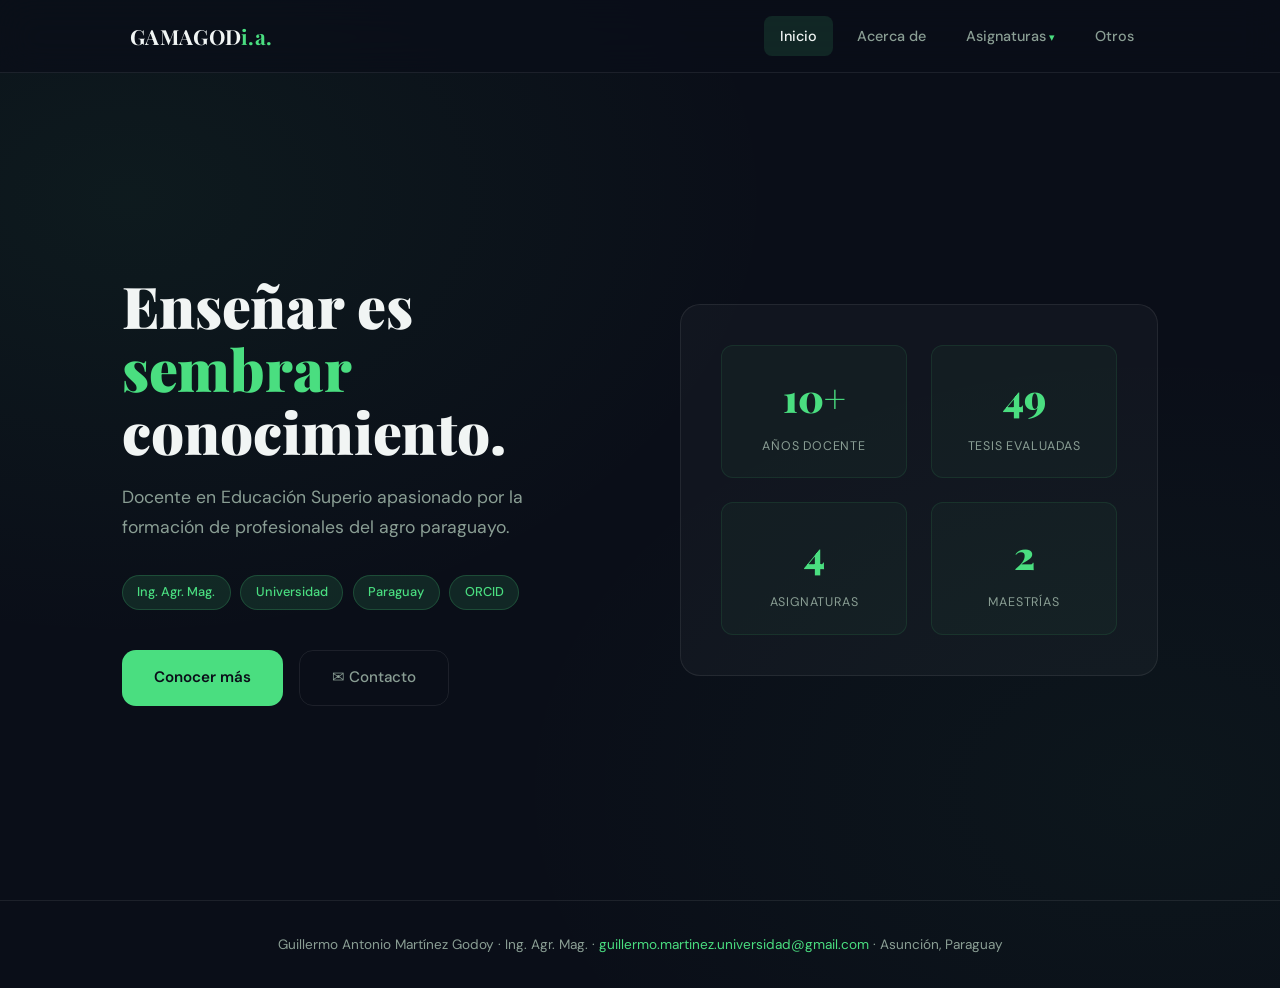
==== index.html @ 5016708c "Add files via upload" ====
<!DOCTYPE html>
<html lang="es">
<head>
    <meta charset="UTF-8">
    <meta name="viewport" content="width=device-width, initial-scale=1.0">
    <title>Guillermo Martínez Godoy | Docente Universitario</title>
    <link href="https://fonts.googleapis.com/css2?family=Playfair+Display:wght@400;700;900&family=DM+Sans:wght@300;400;500;600&display=swap" rel="stylesheet">
    <style>
        :root {
            --bg-deep: #0A0E18;
            --bg-glass: rgba(255, 255, 255, 0.03);
            --border-glass: rgba(255, 255, 255, 0.08);
            --accent: #4ADE80;
            --accent-glow: rgba(74, 222, 128, 0.35);
            --accent-dim: rgba(74, 222, 128, 0.12);
            --text-main: #F1F5F4;
            --text-muted: #8A9E94;
            --radius: 14px;
            --font-display: 'Playfair Display', serif;
            --font-body: 'DM Sans', sans-serif;
            --transition: all 0.4s cubic-bezier(0.4, 0, 0.2, 1);
        }

        * { margin: 0; padding: 0; box-sizing: border-box; }

        html { scroll-behavior: smooth; }

        body {
            font-family: var(--font-body);
            background-color: var(--bg-deep);
            color: var(--text-main);
            line-height: 1.7;
            overflow-x: hidden;
            background-image:
                radial-gradient(ellipse at 10% 20%, rgba(74, 222, 128, 0.06) 0%, transparent 40%),
                radial-gradient(ellipse at 90% 80%, rgba(74, 222, 128, 0.04) 0%, transparent 40%);
        }

        /* ── HEADER ── */
        header {
            position: fixed;
            width: 100%;
            top: 0;
            z-index: 1000;
            background: rgba(10, 14, 24, 0.75);
            backdrop-filter: blur(18px);
            -webkit-backdrop-filter: blur(18px);
            border-bottom: 1px solid var(--border-glass);
        }

        nav {
            display: flex;
            justify-content: space-between;
            align-items: center;
            padding: 1rem 2.5rem;
            max-width: 1100px;
            margin: 0 auto;
        }

        .logo {
            font-family: var(--font-display);
            font-size: 1.3rem;
            font-weight: 700;
            letter-spacing: 0.3px;
            color: var(--text-main);
        }
        .logo span { color: var(--accent); }

        .nav-links {
            display: flex;
            list-style: none;
            gap: 0.5rem;
            align-items: center;
        }

        .nav-links li { position: relative; }

        .nav-links a {
            color: var(--text-muted);
            text-decoration: none;
            font-size: 0.9rem;
            font-weight: 500;
            padding: 0.5rem 1rem;
            border-radius: 8px;
            transition: var(--transition);
            display: block;
            white-space: nowrap;
        }

        .nav-links a:hover, .nav-links a.active {
            color: var(--text-main);
            background: var(--accent-dim);
        }

        /* Dropdown */
        .dropdown { position: relative; }

        .dropdown-menu {
            display: none;
            position: absolute;
            top: calc(100% + 8px);
            left: 50%;
            transform: translateX(-50%);
            background: rgba(10, 14, 24, 0.95);
            border: 1px solid var(--border-glass);
            border-radius: var(--radius);
            padding: 0.6rem;
            min-width: 200px;
            backdrop-filter: blur(20px);
            box-shadow: 0 20px 40px rgba(0,0,0,0.5);
            z-index: 100;
        }

        .dropdown:hover .dropdown-menu { display: block; }

        .dropdown-menu a {
            display: block;
            padding: 0.6rem 1rem;
            font-size: 0.88rem;
            border-radius: 8px;
        }

        .dropdown-menu a:hover {
            background: var(--accent-dim);
            color: var(--accent);
        }

        .dropdown-toggle::after {
            content: ' ▾';
            font-size: 0.7rem;
            color: var(--accent);
        }

        /* ── SECTIONS ── */
        .page-section { display: none; min-height: 100vh; padding-top: 80px; }
        .page-section.active { display: block; }

        .container {
            max-width: 1100px;
            margin: 0 auto;
            padding: 4rem 2rem;
        }

        /* ── HERO ── */
        #sec-inicio {
            display: none;
            min-height: 100vh;
            padding-top: 80px;
        }
        #sec-inicio.active { display: flex; align-items: center; justify-content: center; }

        .hero-inner {
            max-width: 1100px;
            margin: 0 auto;
            padding: 4rem 2rem;
            display: grid;
            grid-template-columns: 1fr 1fr;
            gap: 5rem;
            align-items: center;
        }

        .hero-text h1 {
            font-family: var(--font-display);
            font-size: clamp(2.4rem, 5vw, 3.6rem);
            font-weight: 900;
            line-height: 1.1;
            margin-bottom: 1.2rem;
        }

        .hero-text h1 em {
            font-style: normal;
            color: var(--accent);
        }

        .hero-text p {
            color: var(--text-muted);
            font-size: 1.1rem;
            margin-bottom: 2rem;
            max-width: 480px;
        }

        .hero-tags {
            display: flex;
            flex-wrap: wrap;
            gap: 0.6rem;
            margin-bottom: 2.5rem;
        }

        .tag {
            background: var(--accent-dim);
            border: 1px solid rgba(74, 222, 128, 0.2);
            color: var(--accent);
            padding: 0.35rem 0.9rem;
            border-radius: 50px;
            font-size: 0.8rem;
            font-weight: 500;
        }

        .btn-primary {
            display: inline-flex;
            align-items: center;
            gap: 0.5rem;
            background: var(--accent);
            color: var(--bg-deep);
            padding: 0.9rem 2rem;
            border-radius: var(--radius);
            font-family: var(--font-body);
            font-weight: 600;
            font-size: 0.95rem;
            cursor: pointer;
            transition: var(--transition);
            text-decoration: none;
            border: none;
        }

        .btn-primary:hover {
            box-shadow: 0 0 28px var(--accent-glow);
            transform: translateY(-2px);
            background: #6EF09A;
        }

        .btn-ghost {
            display: inline-flex;
            align-items: center;
            gap: 0.5rem;
            background: transparent;
            color: var(--text-muted);
            padding: 0.9rem 2rem;
            border-radius: var(--radius);
            font-family: var(--font-body);
            font-weight: 500;
            font-size: 0.95rem;
            cursor: pointer;
            transition: var(--transition);
            text-decoration: none;
            border: 1px solid var(--border-glass);
        }

        .btn-ghost:hover { color: var(--text-main); border-color: var(--accent); }

        .hero-btns { display: flex; gap: 1rem; flex-wrap: wrap; }

        /* Stats card */
        .stats-card {
            background: var(--bg-glass);
            border: 1px solid var(--border-glass);
            border-radius: 20px;
            padding: 2.5rem;
            display: grid;
            grid-template-columns: 1fr 1fr;
            gap: 1.5rem;
        }

        .stat {
            text-align: center;
            padding: 1.2rem;
            background: rgba(74,222,128,0.04);
            border-radius: 12px;
            border: 1px solid rgba(74,222,128,0.1);
        }

        .stat .num {
            font-family: var(--font-display);
            font-size: 2.4rem;
            font-weight: 900;
            color: var(--accent);
            display: block;
        }

        .stat .label {
            font-size: 0.78rem;
            color: var(--text-muted);
            text-transform: uppercase;
            letter-spacing: 0.8px;
            margin-top: 0.3rem;
        }

        /* ── ACERCA DE ── */
        .section-title {
            font-family: var(--font-display);
            font-size: clamp(2rem, 4vw, 2.8rem);
            font-weight: 900;
            margin-bottom: 0.5rem;
        }

        .section-title span { color: var(--accent); }

        .section-sub {
            color: var(--text-muted);
            margin-bottom: 3.5rem;
            font-size: 1rem;
        }

        .about-grid {
            display: grid;
            grid-template-columns: 1fr 1.4fr;
            gap: 4rem;
            align-items: start;
        }

        .about-info-block {
            background: var(--bg-glass);
            border: 1px solid var(--border-glass);
            border-radius: var(--radius);
            padding: 2rem;
            margin-bottom: 1.5rem;
        }

        .about-info-block h3 {
            font-family: var(--font-display);
            font-size: 1.1rem;
            color: var(--accent);
            margin-bottom: 1rem;
        }

        .about-info-block p, .about-info-block li {
            color: var(--text-muted);
            font-size: 0.95rem;
            line-height: 1.8;
        }

        .about-info-block ul { padding-left: 1.2rem; }

        .timeline { position: relative; }

        .tl-item {
            display: flex;
            gap: 1.5rem;
            margin-bottom: 1.8rem;
            position: relative;
        }

        .tl-dot {
            width: 12px;
            height: 12px;
            border-radius: 50%;
            background: var(--accent);
            margin-top: 6px;
            flex-shrink: 0;
            box-shadow: 0 0 8px var(--accent-glow);
        }

        .tl-line {
            position: absolute;
            left: 5px;
            top: 18px;
            bottom: -18px;
            width: 2px;
            background: linear-gradient(to bottom, var(--accent), transparent);
            opacity: 0.2;
        }

        .tl-content h4 { font-size: 0.95rem; font-weight: 600; margin-bottom: 0.2rem; }
        .tl-content .tl-date { font-size: 0.78rem; color: var(--accent); margin-bottom: 0.4rem; }
        .tl-content p { font-size: 0.88rem; color: var(--text-muted); }

        /* Quotes */
        .quote-grid {
            display: grid;
            grid-template-columns: 1fr 1fr;
            gap: 1rem;
            margin-bottom: 2rem;
        }

        .quote-card {
            background: var(--bg-glass);
            border: 1px solid var(--border-glass);
            border-radius: var(--radius);
            padding: 1.5rem;
            border-left: 3px solid var(--accent);
            transition: var(--transition);
        }

        .quote-card:hover { background: rgba(255,255,255,0.05); transform: translateY(-3px); }
        .quote-card p { font-size: 0.9rem; color: var(--text-muted); font-style: italic; }
        .quote-card .q-author { font-size: 0.78rem; color: var(--accent); margin-top: 0.5rem; font-style: normal; }

        /* Premises */
        .premise-card {
            background: var(--bg-glass);
            border: 1px solid var(--border-glass);
            border-radius: var(--radius);
            padding: 2rem;
            margin-bottom: 1.5rem;
            position: relative;
            overflow: hidden;
        }

        .premise-card::before {
            content: '"';
            font-family: var(--font-display);
            font-size: 8rem;
            color: var(--accent);
            opacity: 0.06;
            position: absolute;
            top: -1.5rem;
            left: 1rem;
            line-height: 1;
        }

        .premise-card blockquote {
            font-family: var(--font-display);
            font-size: 1.1rem;
            font-style: italic;
            color: var(--text-main);
            margin-bottom: 0.8rem;
            position: relative;
            z-index: 1;
        }

        .premise-card .cite { font-size: 0.82rem; color: var(--accent); }
        .premise-card p { font-size: 0.92rem; color: var(--text-muted); margin-top: 0.8rem; }

        /* ── ASIGNATURAS ── */
        .subject-hero {
            background: var(--bg-glass);
            border: 1px solid var(--border-glass);
            border-radius: 20px;
            padding: 3rem;
            margin-bottom: 3rem;
            display: flex;
            align-items: center;
            gap: 2rem;
        }

        .subject-badge {
            font-family: var(--font-display);
            font-size: 4rem;
            font-weight: 900;
            color: var(--accent);
            min-width: 120px;
            text-align: center;
            background: var(--accent-dim);
            border-radius: 16px;
            padding: 1rem;
            border: 1px solid rgba(74,222,128,0.2);
        }

        .subject-hero h2 {
            font-family: var(--font-display);
            font-size: 1.8rem;
            margin-bottom: 0.5rem;
        }

        .subject-hero p { color: var(--text-muted); font-size: 0.95rem; max-width: 600px; }

        .topics-grid {
            display: grid;
            grid-template-columns: repeat(auto-fit, minmax(200px, 1fr));
            gap: 1rem;
            margin-top: 2rem;
        }

        .topic-chip {
            background: rgba(74,222,128,0.06);
            border: 1px solid rgba(74,222,128,0.15);
            border-radius: 10px;
            padding: 0.8rem 1rem;
            font-size: 0.88rem;
            color: var(--text-muted);
            display: flex;
            align-items: center;
            gap: 0.5rem;
        }

        .topic-chip::before { content: '▸'; color: var(--accent); font-size: 0.7rem; }

        /* ── OTROS ── */
        .otros-grid {
            display: grid;
            grid-template-columns: repeat(auto-fit, minmax(300px, 1fr));
            gap: 1.5rem;
        }

        .card {
            background: var(--bg-glass);
            border: 1px solid var(--border-glass);
            border-radius: var(--radius);
            padding: 2rem;
            transition: var(--transition);
            position: relative;
            overflow: hidden;
        }

        .card::before {
            content: '';
            position: absolute;
            top: 0; left: 0; right: 0;
            height: 2px;
            background: var(--accent);
            transform: scaleX(0);
            transform-origin: left;
            transition: transform 0.4s ease;
        }

        .card:hover { transform: translateY(-4px); background: rgba(255,255,255,0.05); }
        .card:hover::before { transform: scaleX(1); }

        .card h3 { font-size: 1rem; font-weight: 600; margin-bottom: 0.5rem; }
        .card p { font-size: 0.88rem; color: var(--text-muted); line-height: 1.6; }
        .card .card-label {
            display: inline-block;
            background: var(--accent-dim);
            color: var(--accent);
            font-size: 0.72rem;
            padding: 0.2rem 0.7rem;
            border-radius: 50px;
            margin-bottom: 0.8rem;
            font-weight: 600;
            text-transform: uppercase;
            letter-spacing: 0.5px;
        }

        /* Subject display area */
        #subject-display { display: block; }

        /* Footer */
        footer {
            border-top: 1px solid var(--border-glass);
            padding: 2rem;
            text-align: center;
            color: var(--text-muted);
            font-size: 0.85rem;
        }

        footer a { color: var(--accent); text-decoration: none; }

        /* Responsive */
        @media (max-width: 768px) {
            .hero-inner { grid-template-columns: 1fr; gap: 2.5rem; }
            .about-grid { grid-template-columns: 1fr; gap: 2rem; }
            .quote-grid { grid-template-columns: 1fr; }
            .nav-links { gap: 0.2rem; }
            .nav-links a { padding: 0.4rem 0.6rem; font-size: 0.82rem; }
            .stats-card { grid-template-columns: 1fr 1fr; }
        }

        /* Animations */
        @keyframes fadeUp {
            from { opacity: 0; transform: translateY(20px); }
            to { opacity: 1; transform: translateY(0); }
        }

        .page-section.active > * { animation: fadeUp 0.5s ease forwards; }
    </style>
</head>
<body>

<header>
    <nav>
        <div class="logo">GAMAGOD<span>i.a.</span></div>
        <ul class="nav-links">
            <li><a href="#" class="nav-link active" data-section="inicio">Inicio</a></li>
            <li><a href="#" class="nav-link" data-section="acerca">Acerca de</a></li>
            <li class="dropdown">
                <a href="#" class="nav-link dropdown-toggle" data-section="asignaturas">Asignaturas</a>
                <div class="dropdown-menu">
                    <a href="#" class="subject-link" data-subject="epa">EPA — Elaboración de Proyectos</a>
                    <a href="#" class="subject-link" data-subject="bot">BOT — Botánica</a>
                    <a href="#" class="subject-link" data-subject="bsi">BSI — Botánica Sistemática</a>
                    <a href="#" class="subject-link" data-subject="fve">FVE — Fisiología Vegetal</a>
                </div>
            </li>
            <li><a href="#" class="nav-link" data-section="otros">Otros</a></li>
        </ul>
    </nav>
</header>

<!-- ═══════════════ INICIO ═══════════════ -->
<section id="sec-inicio" class="page-section active">
    <div class="hero-inner">
        <div class="hero-text">
            <h1>Enseñar es <em>sembrar</em> conocimiento.</h1>
            <p>Docente en Educación Superio apasionado por la formación de profesionales del agro paraguayo.</p>
            <div class="hero-tags">
                <span class="tag">Ing. Agr. Mag.</span>
                <span class="tag">Universidad</span>
                <span class="tag">Paraguay</span>
                <span class="tag">ORCID</span>
            </div>
            <div class="hero-btns">
                <a href="#" class="btn-primary nav-link" data-section="acerca">Conocer más</a>
                <a href="mailto:guillermo.martinez.universidad@gmail.com" class="btn-ghost">✉ Contacto</a>
            </div>
        </div>
        <div class="stats-card">
            <div class="stat"><span class="num">10+</span><span class="label">Años docente</span></div>
            <div class="stat"><span class="num">49</span><span class="label">Tesis evaluadas</span></div>
            <div class="stat"><span class="num">4</span><span class="label">Asignaturas</span></div>
            <div class="stat"><span class="num">2</span><span class="label">Maestrías</span></div>
        </div>
    </div>
</section>

<!-- ═══════════════ ACERCA DE ═══════════════ -->
<section id="sec-acerca" class="page-section">
    <div class="container">
        <h2 class="section-title">Acerca <span>de mí</span></h2>
        <p class="section-sub">Ingeniero Agrónomo, Magíster, docente y eterno aprendiz.</p>

        <div class="about-grid">
            <!-- Columna izquierda -->
            <div>
                <div class="about-info-block">
                    <h3>👤 Quién soy</h3>
                    <p>Me llamo Guillermo. Soy hijo de Aníbal y Cristina, hermano de David, Lilian, Fernando y Rocío, y esposo de Laura. Entre otras actividades, soy Docente en Educación Superior en la Carrera de Agronomía de la Universidad Columbia del Paraguay.</p>
                </div>

                <div class="about-info-block">
                    <h3>📬 Contacto</h3>
                    <ul>
                        <li>guillermo.martinez.universidad@gmail.com</li>
                        <li>guillermo.martinez2@usc.edu.py</li>
                        <li><a href="https://orcid.org/0009-0005-2198-1981" target="_blank" style="color:var(--accent)">ORCID</a> · <a href="https://scholar.google.com/citations?hl=es&user=FQ2nERsAAAAJ" target="_blank" style="color:var(--accent)">Google Scholar</a></li>
                    </ul>
                </div>

                <div class="about-info-block">
                    <h3>🌐 Idiomas</h3>
                    <ul>
                        <li>Español — Nativo</li>
                        <li>Inglés — Muy bien (lectura y comprensión)</li>
                        <li>Portugués — Nivel intermedio</li>
                    </ul>
                </div>
            </div>

            <!-- Columna derecha -->
            <div>
                <p style="color:var(--text-muted); margin-bottom:1.5rem; font-size:0.95rem;">Quienes fueron mis alumnos han dicho que soy…</p>
                <div class="quote-grid">
                    <div class="quote-card"><p>…un profesor que siempre escucha y con quien da gusto aprender.</p></div>
                    <div class="quote-card"><p>…un tipo alegre, bromista, que busca formas de hacernos entender.</p></div>
                    <div class="quote-card"><p>…alguien que presenta sus clases de forma única, que innova y favorece la participación.</p></div>
                    <div class="quote-card"><p>…alguien que enseña con carisma, calidad y practicidad, y que ayuda a aclarar dudas de otras materias.</p></div>
                </div>

                <div class="premise-card">
                    <blockquote>"No entiendes algo lo suficientemente mientras no seas capaz de explicárselo a la primera persona que pase por la calle."</blockquote>
                    <span class="cite">— Gergonne (1825)</span>
                    <p>Bajo este postulado, planifico, reviso y desarrollo mis clases y todos los materiales de apoyo para que sean comprensibles para la mayoría.</p>
                </div>

                <div class="premise-card">
                    <blockquote>"Apunta a la luna y llegarás a la cima del árbol más alto."</blockquote>
                    <span class="cite">— Herbert en Beatrice (1859)</span>
                    <p>Mi esfuerzo está enfocado en una planeación coherente, como si todo dependiese de mí, para luego entregarme a resultados que no dependen únicamente de mí. Tras evaluar los logros, solo queda una cosa: mejorar aún más.</p>
                </div>

                <div style="margin-top:2.5rem;">
                    <p style="color:var(--text-muted); font-size:0.85rem; margin-bottom:1.2rem; text-transform:uppercase; letter-spacing:0.8px; font-weight:600;">Formación académica destacada</p>
                    <div class="timeline">
                        <div class="tl-item">
                            <div><div class="tl-dot"></div><div class="tl-line"></div></div>
                            <div class="tl-content">
                                <div class="tl-date">2019–2023</div>
                                <h4>Maestría en Administración de Agronegocios (MAGRO)</h4>
                                <p>Universidad Columbia del Paraguay · Plan de negocios para producción de pimientos bajo invernadero.</p>
                            </div>
                        </div>
                        <div class="tl-item">
                            <div><div class="tl-dot"></div><div class="tl-line"></div></div>
                            <div class="tl-content">
                                <div class="tl-date">2021–2022</div>
                                <h4>Maestría en Ciencia de la Educación</h4>
                                <p>Universidad Columbia del Paraguay · Propuesta de orientación en investigación agropecuaria.</p>
                            </div>
                        </div>
                        <div class="tl-item">
                            <div><div class="tl-dot"></div></div>
                            <div class="tl-content">
                                <div class="tl-date">2001–2008</div>
                                <h4>Ingeniería Agronómica</h4>
                                <p>Facultad de Ciencias Agrarias, Universidad Nacional de Asunción.</p>
                            </div>
                        </div>
                    </div>
                </div>
            </div>
        </div>
    </div>
</section>

<!-- ═══════════════ ASIGNATURAS ═══════════════ -->
<section id="sec-asignaturas" class="page-section">
    <div class="container">
        <h2 class="section-title"><span>Asignaturas</span></h2>
        <p class="section-sub">Seleccioná una asignatura en el menú para ver sus contenidos.</p>

        <div id="subject-display">
            <!-- EPA -->
            <div id="subj-epa" class="subject-content" style="display:none">
                <div class="subject-hero">
                    <div class="subject-badge">EPA</div>
                    <div>
                        <h2>Elaboración de Proyectos Agropecuarios</h2>
                        <p>Carrera de Ingeniería Agronómica · Universidad Columbia del Paraguay (2015 – Actual)</p>
                        <p style="margin-top:0.5rem;">Formación en la formulación, evaluación técnica, financiera y comercial de proyectos de inversión agropecuaria. Herramientas para la toma de decisiones bajo incertidumbre.</p>
                    </div>
                </div>
                <div class="topics-grid">
                    <div class="topic-chip">Identificación de proyectos</div>
                    <div class="topic-chip">Estudio de mercado</div>
                    <div class="topic-chip">Ingeniería del proyecto</div>
                    <div class="topic-chip">Evaluación económica y financiera</div>
                    <div class="topic-chip">Análisis de riesgo e incertidumbre</div>
                    <div class="topic-chip">Flujo de caja proyectado</div>
                    <div class="topic-chip">VAN, TIR y período de recupero</div>
                    <div class="topic-chip">Proyectos primarios y secundarios</div>
                </div>
            </div>

            <!-- BOT -->
            <div id="subj-bot" class="subject-content" style="display:none">
                <div class="subject-hero">
                    <div class="subject-badge">BOT</div>
                    <div>
                        <h2>Botánica</h2>
                        <p>Carrera de Ingeniería Agronómica · Universidad Columbia del Paraguay (2015 – 2025)</p>
                        <p style="margin-top:0.5rem;">Estudio de la estructura, función y diversidad de los vegetales. Base fundamental para las ciencias agronómicas y la comprensión de los sistemas productivos.</p>
                    </div>
                </div>
                <div class="topics-grid">
                    <div class="topic-chip">Célula vegetal</div>
                    <div class="topic-chip">Tejidos vegetales</div>
                    <div class="topic-chip">Morfología de raíz, tallo y hoja</div>
                    <div class="topic-chip">Flor, fruto y semilla</div>
                    <div class="topic-chip">Reproducción vegetal</div>
                    <div class="topic-chip">Ciclos biológicos</div>
                    <div class="topic-chip">Botánica económica</div>
                </div>
            </div>

            <!-- BSI -->
            <div id="subj-bsi" class="subject-content" style="display:none">
                <div class="subject-hero">
                    <div class="subject-badge">BSI</div>
                    <div>
                        <h2>Botánica Sistemática</h2>
                        <p>Carrera de Ingeniería Agronómica · Universidad Columbia del Paraguay (2015 – Actual)</p>
                        <p style="margin-top:0.5rem;">Clasificación, nomenclatura y filogenia de los principales grupos vegetales. Identificación de familias y géneros de interés agronómico para el contexto paraguayo.</p>
                    </div>
                </div>
                <div class="topics-grid">
                    <div class="topic-chip">Principios de taxonomía</div>
                    <div class="topic-chip">Nomenclatura botánica</div>
                    <div class="topic-chip">Sistemas de clasificación</div>
                    <div class="topic-chip">Briofitas y Pteridofitas</div>
                    <div class="topic-chip">Gimnospermas</div>
                    <div class="topic-chip">Angiospermas dicotiledóneas</div>
                    <div class="topic-chip">Angiospermas monocotiledóneas</div>
                    <div class="topic-chip">Familias agrícolas clave</div>
                </div>
            </div>

            <!-- FVE -->
            <div id="subj-fve" class="subject-content" style="display:none">
                <div class="subject-hero">
                    <div class="subject-badge">FVE</div>
                    <div>
                        <h2>Fisiología Vegetal</h2>
                        <p>Carrera de Ingeniería Agronómica · Universidad Columbia del Paraguay (2015 – Actual)</p>
                        <p style="margin-top:0.5rem;">Comprensión de los procesos fisiológicos fundamentales de las plantas: nutrición mineral, relaciones hídricas, fotosíntesis, respiración, crecimiento y respuestas al ambiente.</p>
                    </div>
                </div>
                <div class="topics-grid">
                    <div class="topic-chip">Relaciones hídricas</div>
                    <div class="topic-chip">Transporte en el xilema y floema</div>
                    <div class="topic-chip">Nutrición mineral</div>
                    <div class="topic-chip">Fotosíntesis (C3, C4, CAM)</div>
                    <div class="topic-chip">Respiración celular</div>
                    <div class="topic-chip">Reguladores del crecimiento</div>
                    <div class="topic-chip">Fotoperiodicidad y floración</div>
                    <div class="topic-chip">Estrés abiótico y adaptaciones</div>
                </div>
            </div>

            <!-- Placeholder -->
            <div id="subj-placeholder">
                <div style="text-align:center; padding: 5rem 2rem; color:var(--text-muted)">
                    <div style="font-size:3rem; margin-bottom:1rem;">📚</div>
                    <p>Seleccioná una asignatura desde el menú desplegable <strong style="color:var(--text-main)">Asignaturas</strong> para ver los contenidos.</p>
                </div>
            </div>
        </div>
    </div>
</section>

<!-- ═══════════════ OTROS ═══════════════ -->
<section id="sec-otros" class="page-section">
    <div class="container">
        <h2 class="section-title"><span>Otros</span></h2>
        <p class="section-sub">Cursos de actualización, tutorías de tesis y actividades complementarias.</p>

        <div class="otros-grid">
            <div class="card">
                <span class="card-label">Cursos recientes</span>
                <h3>Diseño y Evaluación Social de Proyectos</h3>
                <p>Banco de Desarrollo de América Latina · 120 horas · 2025</p>
            </div>
            <div class="card">
                <span class="card-label">Cursos recientes</span>
                <h3>Introducción a las Finanzas Rurales para la Agricultura Familiar</h3>
                <p>FAO / Naciones Unidas · 20 horas · 2025</p>
            </div>
            <div class="card">
                <span class="card-label">Cursos recientes</span>
                <h3>Artificial Intelligence Fundamentals</h3>
                <p>IBM SkillsBuild · 12 horas · 2024</p>
            </div>
            <div class="card">
                <span class="card-label">Cursos recientes</span>
                <h3>IA Responsable y Prompt Engineering</h3>
                <p>Founderz, España · 2024</p>
            </div>
            <div class="card">
                <span class="card-label">Tutoría de tesis</span>
                <h3>Comercialización agropecuaria en ferias urbanas de Asunción</h3>
                <p>Tutor principal · Freddy Ortiz Martínez · Ing. Agronómica, UCP · 2025</p>
            </div>
            <div class="card">
                <span class="card-label">Tutoría de tesis</span>
                <h3>Evaluación financiera de intervenciones tecnológicas en mandioca</h3>
                <p>Tutor principal · Yesica Gómez Gamarra · Ing. Agronómica, UCP · 2025</p>
            </div>
            <div class="card">
                <span class="card-label">Tutoría de tesis</span>
                <h3>Perfil del consumidor de rosella (Hibiscus sabdariffa L.) — Asunción</h3>
                <p>Tutor principal · Natividad Benítez Bazán · En marcha · 2026</p>
            </div>
            <div class="card">
                <span class="card-label">Acreditación</span>
                <h3>Acreditación ANEAES — Carrera de Ingeniería Agronómica UCP</h3>
                <p>Coordinador del Comité de Autoevaluación, Dimensión 1 Gobernanza · 2022–2023</p>
            </div>
        </div>
    </div>
</section>

<footer>
    <p>Guillermo Antonio Martínez Godoy · Ing. Agr. Mag. · <a href="mailto:guillermo.martinez.universidad@gmail.com">guillermo.martinez.universidad@gmail.com</a> · Asunción, Paraguay</p>
</footer>

<script>
    // ── Navigation ──
    const sections = {
        inicio: document.getElementById('sec-inicio'),
        acerca: document.getElementById('sec-acerca'),
        asignaturas: document.getElementById('sec-asignaturas'),
        otros: document.getElementById('sec-otros'),
    };

    function showSection(id) {
        Object.values(sections).forEach(s => s.classList.remove('active'));
        document.querySelectorAll('.nav-link').forEach(l => l.classList.remove('active'));
        if (sections[id]) {
            sections[id].classList.add('active');
            // Scroll to top
            window.scrollTo({ top: 0, behavior: 'smooth' });
        }
        document.querySelectorAll(`.nav-link[data-section="${id}"]`).forEach(l => l.classList.add('active'));
    }

    document.querySelectorAll('.nav-link').forEach(link => {
        link.addEventListener('click', e => {
            e.preventDefault();
            showSection(link.dataset.section);
        });
    });

    // ── Subject switcher ──
    function showSubject(id) {
        document.querySelectorAll('.subject-content').forEach(el => el.style.display = 'none');
        document.getElementById('subj-placeholder').style.display = 'none';
        const el = document.getElementById('subj-' + id);
        if (el) el.style.display = 'block';
        showSection('asignaturas');
    }

    document.querySelectorAll('.subject-link').forEach(link => {
        link.addEventListener('click', e => {
            e.preventDefault();
            showSubject(link.dataset.subject);
        });
    });
</script>
</body>
</html>
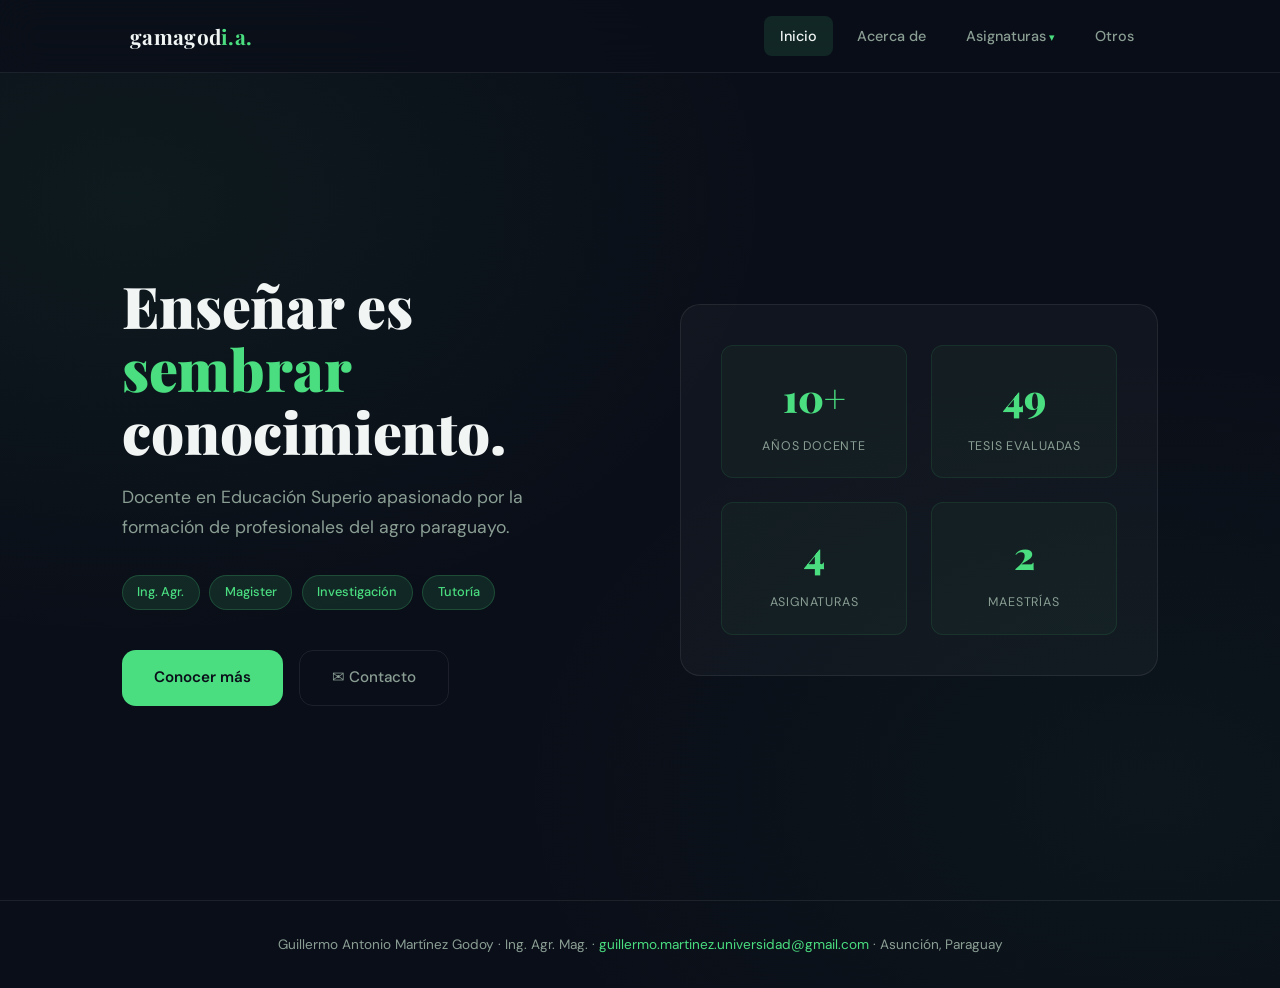
==== commit 1cc71768: "index.html" ====
--- a/index.html
+++ b/index.html
@@ -548,7 +548,7 @@
 
 <header>
     <nav>
-        <div class="logo">GAMAGOD<span>i.a.</span></div>
+        <div class="logo">gamagod<span>i.a.</span></div>
         <ul class="nav-links">
             <li><a href="#" class="nav-link active" data-section="inicio">Inicio</a></li>
             <li><a href="#" class="nav-link" data-section="acerca">Acerca de</a></li>
@@ -573,10 +573,10 @@
             <h1>Enseñar es <em>sembrar</em> conocimiento.</h1>
             <p>Docente en Educación Superio apasionado por la formación de profesionales del agro paraguayo.</p>
             <div class="hero-tags">
-                <span class="tag">Ing. Agr. Mag.</span>
-                <span class="tag">Universidad</span>
-                <span class="tag">Paraguay</span>
-                <span class="tag">ORCID</span>
+                <span class="tag">Ing. Agr.</span>
+                <span class="tag">Magister</span>
+                <span class="tag">Investigación</span>
+                <span class="tag">Tutoría</span>
             </div>
             <div class="hero-btns">
                 <a href="#" class="btn-primary nav-link" data-section="acerca">Conocer más</a>
@@ -611,7 +611,7 @@
                     <ul>
                         <li>guillermo.martinez.universidad@gmail.com</li>
                         <li>guillermo.martinez2@usc.edu.py</li>
-                        <li><a href="https://orcid.org/0009-0005-2198-1981" target="_blank" style="color:var(--accent)">ORCID</a> · <a href="https://scholar.google.com/citations?hl=es&user=FQ2nERsAAAAJ" target="_blank" style="color:var(--accent)">Google Scholar</a></li>
+                        <li><a href="https://cv.conacyt.gov.py/publicar/cv?id=83a45b2b99c8dbe30980bf80b687386b" target="_blank" style="color:var(--accent)">CVPY</a> · <li><a href="https://orcid.org/0009-0005-2198-1981" target="_blank" style="color:var(--accent)">ORCID</a> · <a href="https://scholar.google.com/citations?hl=es&user=FQ2nERsAAAAJ" target="_blank" style="color:var(--accent)">Google Scholar</a></li>
                     </ul>
                 </div>
 
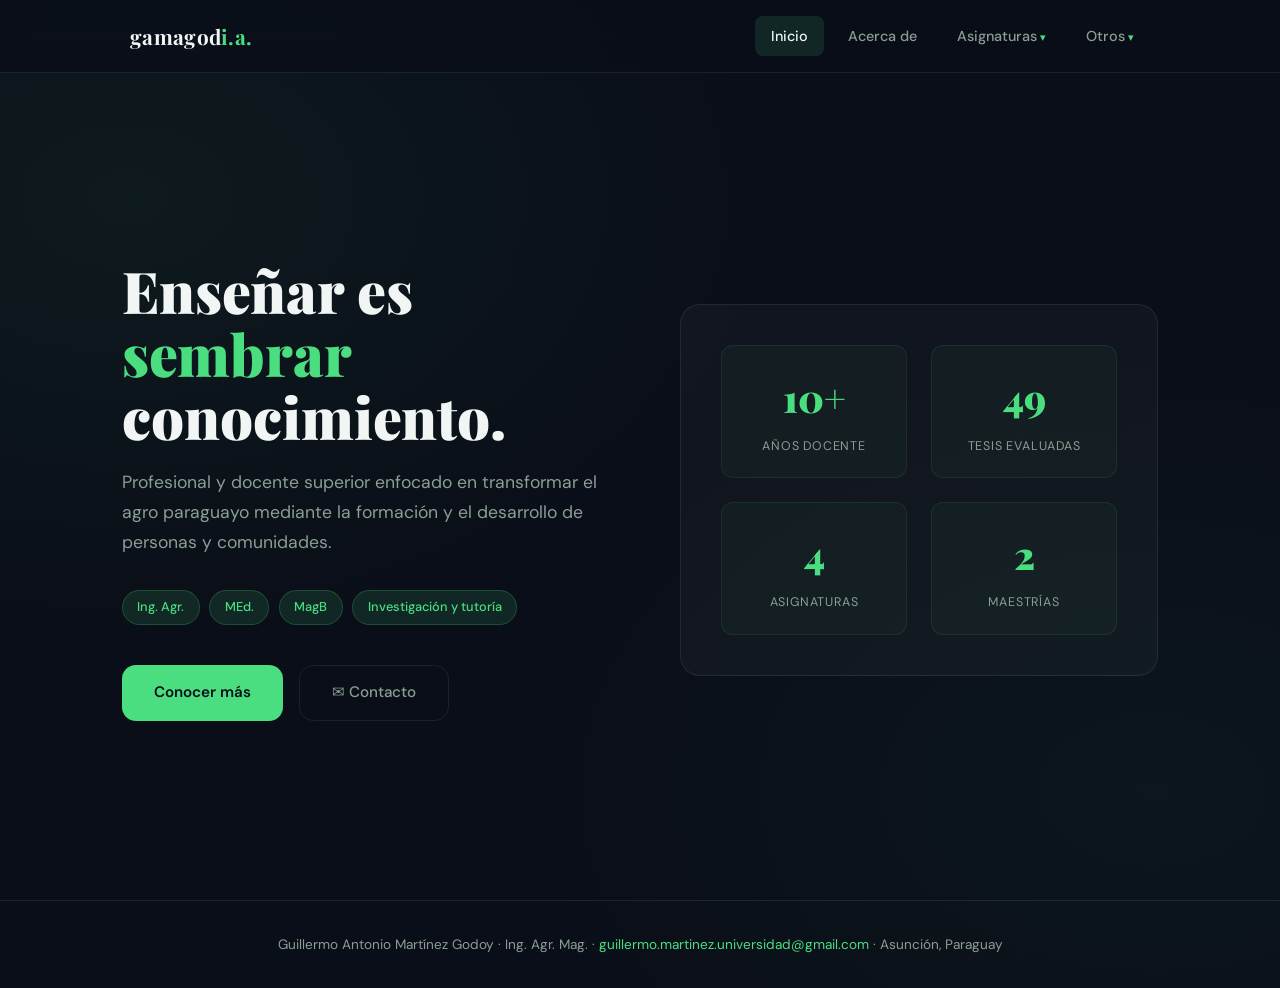
==== commit f5643585: "Add files via upload" ====
--- a/index.html
+++ b/index.html
@@ -5,149 +5,15 @@
     <meta name="viewport" content="width=device-width, initial-scale=1.0">
     <title>Guillermo Martínez Godoy | Docente Universitario</title>
     <link href="https://fonts.googleapis.com/css2?family=Playfair+Display:wght@400;700;900&family=DM+Sans:wght@300;400;500;600&display=swap" rel="stylesheet">
+    <link rel="stylesheet" href="shared.css">
     <style>
-        :root {
-            --bg-deep: #0A0E18;
-            --bg-glass: rgba(255, 255, 255, 0.03);
-            --border-glass: rgba(255, 255, 255, 0.08);
-            --accent: #4ADE80;
-            --accent-glow: rgba(74, 222, 128, 0.35);
-            --accent-dim: rgba(74, 222, 128, 0.12);
-            --text-main: #F1F5F4;
-            --text-muted: #8A9E94;
-            --radius: 14px;
-            --font-display: 'Playfair Display', serif;
-            --font-body: 'DM Sans', sans-serif;
-            --transition: all 0.4s cubic-bezier(0.4, 0, 0.2, 1);
-        }
-
-        * { margin: 0; padding: 0; box-sizing: border-box; }
-
-        html { scroll-behavior: smooth; }
-
-        body {
-            font-family: var(--font-body);
-            background-color: var(--bg-deep);
-            color: var(--text-main);
-            line-height: 1.7;
-            overflow-x: hidden;
-            background-image:
-                radial-gradient(ellipse at 10% 20%, rgba(74, 222, 128, 0.06) 0%, transparent 40%),
-                radial-gradient(ellipse at 90% 80%, rgba(74, 222, 128, 0.04) 0%, transparent 40%);
-        }
-
-        /* ── HEADER ── */
-        header {
-            position: fixed;
-            width: 100%;
-            top: 0;
-            z-index: 1000;
-            background: rgba(10, 14, 24, 0.75);
-            backdrop-filter: blur(18px);
-            -webkit-backdrop-filter: blur(18px);
-            border-bottom: 1px solid var(--border-glass);
-        }
-
-        nav {
-            display: flex;
-            justify-content: space-between;
-            align-items: center;
-            padding: 1rem 2.5rem;
-            max-width: 1100px;
-            margin: 0 auto;
-        }
-
-        .logo {
-            font-family: var(--font-display);
-            font-size: 1.3rem;
-            font-weight: 700;
-            letter-spacing: 0.3px;
-            color: var(--text-main);
-        }
-        .logo span { color: var(--accent); }
-
-        .nav-links {
-            display: flex;
-            list-style: none;
-            gap: 0.5rem;
-            align-items: center;
-        }
-
-        .nav-links li { position: relative; }
-
-        .nav-links a {
-            color: var(--text-muted);
-            text-decoration: none;
-            font-size: 0.9rem;
-            font-weight: 500;
-            padding: 0.5rem 1rem;
-            border-radius: 8px;
-            transition: var(--transition);
-            display: block;
-            white-space: nowrap;
-        }
-
-        .nav-links a:hover, .nav-links a.active {
-            color: var(--text-main);
-            background: var(--accent-dim);
-        }
-
-        /* Dropdown */
-        .dropdown { position: relative; }
-
-        .dropdown-menu {
-            display: none;
-            position: absolute;
-            top: calc(100% + 8px);
-            left: 50%;
-            transform: translateX(-50%);
-            background: rgba(10, 14, 24, 0.95);
-            border: 1px solid var(--border-glass);
-            border-radius: var(--radius);
-            padding: 0.6rem;
-            min-width: 200px;
-            backdrop-filter: blur(20px);
-            box-shadow: 0 20px 40px rgba(0,0,0,0.5);
-            z-index: 100;
-        }
-
-        .dropdown:hover .dropdown-menu { display: block; }
-
-        .dropdown-menu a {
-            display: block;
-            padding: 0.6rem 1rem;
-            font-size: 0.88rem;
-            border-radius: 8px;
-        }
-
-        .dropdown-menu a:hover {
-            background: var(--accent-dim);
-            color: var(--accent);
-        }
-
-        .dropdown-toggle::after {
-            content: ' ▾';
-            font-size: 0.7rem;
-            color: var(--accent);
-        }
-
-        /* ── SECTIONS ── */
-        .page-section { display: none; min-height: 100vh; padding-top: 80px; }
-        .page-section.active { display: block; }
-
-        .container {
-            max-width: 1100px;
-            margin: 0 auto;
-            padding: 4rem 2rem;
-        }
-
-        /* ── HERO ── */
         #sec-inicio {
-            display: none;
             min-height: 100vh;
             padding-top: 80px;
+            display: flex;
+            align-items: center;
+            justify-content: center;
         }
-        #sec-inicio.active { display: flex; align-items: center; justify-content: center; }
 
         .hero-inner {
             max-width: 1100px;
@@ -166,11 +32,7 @@
             line-height: 1.1;
             margin-bottom: 1.2rem;
         }
-
-        .hero-text h1 em {
-            font-style: normal;
-            color: var(--accent);
-        }
+        .hero-text h1 em { font-style: normal; color: var(--accent); }
 
         .hero-text p {
             color: var(--text-muted);
@@ -186,61 +48,8 @@
             margin-bottom: 2.5rem;
         }
 
-        .tag {
-            background: var(--accent-dim);
-            border: 1px solid rgba(74, 222, 128, 0.2);
-            color: var(--accent);
-            padding: 0.35rem 0.9rem;
-            border-radius: 50px;
-            font-size: 0.8rem;
-            font-weight: 500;
-        }
-
-        .btn-primary {
-            display: inline-flex;
-            align-items: center;
-            gap: 0.5rem;
-            background: var(--accent);
-            color: var(--bg-deep);
-            padding: 0.9rem 2rem;
-            border-radius: var(--radius);
-            font-family: var(--font-body);
-            font-weight: 600;
-            font-size: 0.95rem;
-            cursor: pointer;
-            transition: var(--transition);
-            text-decoration: none;
-            border: none;
-        }
-
-        .btn-primary:hover {
-            box-shadow: 0 0 28px var(--accent-glow);
-            transform: translateY(-2px);
-            background: #6EF09A;
-        }
-
-        .btn-ghost {
-            display: inline-flex;
-            align-items: center;
-            gap: 0.5rem;
-            background: transparent;
-            color: var(--text-muted);
-            padding: 0.9rem 2rem;
-            border-radius: var(--radius);
-            font-family: var(--font-body);
-            font-weight: 500;
-            font-size: 0.95rem;
-            cursor: pointer;
-            transition: var(--transition);
-            text-decoration: none;
-            border: 1px solid var(--border-glass);
-        }
-
-        .btn-ghost:hover { color: var(--text-main); border-color: var(--accent); }
-
         .hero-btns { display: flex; gap: 1rem; flex-wrap: wrap; }
 
-        /* Stats card */
         .stats-card {
             background: var(--bg-glass);
             border: 1px solid var(--border-glass);
@@ -258,7 +67,6 @@
             border-radius: 12px;
             border: 1px solid rgba(74,222,128,0.1);
         }
-
         .stat .num {
             font-family: var(--font-display);
             font-size: 2.4rem;
@@ -266,7 +74,6 @@
             color: var(--accent);
             display: block;
         }
-
         .stat .label {
             font-size: 0.78rem;
             color: var(--text-muted);
@@ -275,311 +82,53 @@
             margin-top: 0.3rem;
         }
 
-        /* ── ACERCA DE ── */
-        .section-title {
-            font-family: var(--font-display);
-            font-size: clamp(2rem, 4vw, 2.8rem);
-            font-weight: 900;
-            margin-bottom: 0.5rem;
-        }
-
-        .section-title span { color: var(--accent); }
-
-        .section-sub {
-            color: var(--text-muted);
-            margin-bottom: 3.5rem;
-            font-size: 1rem;
-        }
-
-        .about-grid {
-            display: grid;
-            grid-template-columns: 1fr 1.4fr;
-            gap: 4rem;
-            align-items: start;
-        }
-
-        .about-info-block {
-            background: var(--bg-glass);
-            border: 1px solid var(--border-glass);
-            border-radius: var(--radius);
-            padding: 2rem;
-            margin-bottom: 1.5rem;
-        }
-
-        .about-info-block h3 {
-            font-family: var(--font-display);
-            font-size: 1.1rem;
-            color: var(--accent);
-            margin-bottom: 1rem;
-        }
-
-        .about-info-block p, .about-info-block li {
-            color: var(--text-muted);
-            font-size: 0.95rem;
-            line-height: 1.8;
-        }
-
-        .about-info-block ul { padding-left: 1.2rem; }
-
-        .timeline { position: relative; }
-
-        .tl-item {
-            display: flex;
-            gap: 1.5rem;
-            margin-bottom: 1.8rem;
-            position: relative;
-        }
-
-        .tl-dot {
-            width: 12px;
-            height: 12px;
-            border-radius: 50%;
-            background: var(--accent);
-            margin-top: 6px;
-            flex-shrink: 0;
-            box-shadow: 0 0 8px var(--accent-glow);
-        }
-
-        .tl-line {
-            position: absolute;
-            left: 5px;
-            top: 18px;
-            bottom: -18px;
-            width: 2px;
-            background: linear-gradient(to bottom, var(--accent), transparent);
-            opacity: 0.2;
-        }
-
-        .tl-content h4 { font-size: 0.95rem; font-weight: 600; margin-bottom: 0.2rem; }
-        .tl-content .tl-date { font-size: 0.78rem; color: var(--accent); margin-bottom: 0.4rem; }
-        .tl-content p { font-size: 0.88rem; color: var(--text-muted); }
-
-        /* Quotes */
-        .quote-grid {
-            display: grid;
-            grid-template-columns: 1fr 1fr;
-            gap: 1rem;
-            margin-bottom: 2rem;
-        }
-
-        .quote-card {
-            background: var(--bg-glass);
-            border: 1px solid var(--border-glass);
-            border-radius: var(--radius);
-            padding: 1.5rem;
-            border-left: 3px solid var(--accent);
-            transition: var(--transition);
-        }
-
-        .quote-card:hover { background: rgba(255,255,255,0.05); transform: translateY(-3px); }
-        .quote-card p { font-size: 0.9rem; color: var(--text-muted); font-style: italic; }
-        .quote-card .q-author { font-size: 0.78rem; color: var(--accent); margin-top: 0.5rem; font-style: normal; }
-
-        /* Premises */
-        .premise-card {
-            background: var(--bg-glass);
-            border: 1px solid var(--border-glass);
-            border-radius: var(--radius);
-            padding: 2rem;
-            margin-bottom: 1.5rem;
-            position: relative;
-            overflow: hidden;
-        }
-
-        .premise-card::before {
-            content: '"';
-            font-family: var(--font-display);
-            font-size: 8rem;
-            color: var(--accent);
-            opacity: 0.06;
-            position: absolute;
-            top: -1.5rem;
-            left: 1rem;
-            line-height: 1;
-        }
-
-        .premise-card blockquote {
-            font-family: var(--font-display);
-            font-size: 1.1rem;
-            font-style: italic;
-            color: var(--text-main);
-            margin-bottom: 0.8rem;
-            position: relative;
-            z-index: 1;
-        }
-
-        .premise-card .cite { font-size: 0.82rem; color: var(--accent); }
-        .premise-card p { font-size: 0.92rem; color: var(--text-muted); margin-top: 0.8rem; }
-
-        /* ── ASIGNATURAS ── */
-        .subject-hero {
-            background: var(--bg-glass);
-            border: 1px solid var(--border-glass);
-            border-radius: 20px;
-            padding: 3rem;
-            margin-bottom: 3rem;
-            display: flex;
-            align-items: center;
-            gap: 2rem;
-        }
-
-        .subject-badge {
-            font-family: var(--font-display);
-            font-size: 4rem;
-            font-weight: 900;
-            color: var(--accent);
-            min-width: 120px;
-            text-align: center;
-            background: var(--accent-dim);
-            border-radius: 16px;
-            padding: 1rem;
-            border: 1px solid rgba(74,222,128,0.2);
-        }
-
-        .subject-hero h2 {
-            font-family: var(--font-display);
-            font-size: 1.8rem;
-            margin-bottom: 0.5rem;
-        }
-
-        .subject-hero p { color: var(--text-muted); font-size: 0.95rem; max-width: 600px; }
-
-        .topics-grid {
-            display: grid;
-            grid-template-columns: repeat(auto-fit, minmax(200px, 1fr));
-            gap: 1rem;
-            margin-top: 2rem;
-        }
-
-        .topic-chip {
-            background: rgba(74,222,128,0.06);
-            border: 1px solid rgba(74,222,128,0.15);
-            border-radius: 10px;
-            padding: 0.8rem 1rem;
-            font-size: 0.88rem;
-            color: var(--text-muted);
-            display: flex;
-            align-items: center;
-            gap: 0.5rem;
-        }
-
-        .topic-chip::before { content: '▸'; color: var(--accent); font-size: 0.7rem; }
-
-        /* ── OTROS ── */
-        .otros-grid {
-            display: grid;
-            grid-template-columns: repeat(auto-fit, minmax(300px, 1fr));
-            gap: 1.5rem;
-        }
-
-        .card {
-            background: var(--bg-glass);
-            border: 1px solid var(--border-glass);
-            border-radius: var(--radius);
-            padding: 2rem;
-            transition: var(--transition);
-            position: relative;
-            overflow: hidden;
-        }
-
-        .card::before {
-            content: '';
-            position: absolute;
-            top: 0; left: 0; right: 0;
-            height: 2px;
-            background: var(--accent);
-            transform: scaleX(0);
-            transform-origin: left;
-            transition: transform 0.4s ease;
-        }
-
-        .card:hover { transform: translateY(-4px); background: rgba(255,255,255,0.05); }
-        .card:hover::before { transform: scaleX(1); }
-
-        .card h3 { font-size: 1rem; font-weight: 600; margin-bottom: 0.5rem; }
-        .card p { font-size: 0.88rem; color: var(--text-muted); line-height: 1.6; }
-        .card .card-label {
-            display: inline-block;
-            background: var(--accent-dim);
-            color: var(--accent);
-            font-size: 0.72rem;
-            padding: 0.2rem 0.7rem;
-            border-radius: 50px;
-            margin-bottom: 0.8rem;
-            font-weight: 600;
-            text-transform: uppercase;
-            letter-spacing: 0.5px;
-        }
-
-        /* Subject display area */
-        #subject-display { display: block; }
-
-        /* Footer */
-        footer {
-            border-top: 1px solid var(--border-glass);
-            padding: 2rem;
-            text-align: center;
-            color: var(--text-muted);
-            font-size: 0.85rem;
-        }
-
-        footer a { color: var(--accent); text-decoration: none; }
-
-        /* Responsive */
         @media (max-width: 768px) {
             .hero-inner { grid-template-columns: 1fr; gap: 2.5rem; }
-            .about-grid { grid-template-columns: 1fr; gap: 2rem; }
-            .quote-grid { grid-template-columns: 1fr; }
-            .nav-links { gap: 0.2rem; }
-            .nav-links a { padding: 0.4rem 0.6rem; font-size: 0.82rem; }
             .stats-card { grid-template-columns: 1fr 1fr; }
         }
-
-        /* Animations */
-        @keyframes fadeUp {
-            from { opacity: 0; transform: translateY(20px); }
-            to { opacity: 1; transform: translateY(0); }
-        }
-
-        .page-section.active > * { animation: fadeUp 0.5s ease forwards; }
     </style>
 </head>
 <body>
 
 <header>
     <nav>
-        <div class="logo">gamagod<span>i.a.</span></div>
+        <a href="index.html" class="logo">gamagod<span>i.a.</span></a>
         <ul class="nav-links">
-            <li><a href="#" class="nav-link active" data-section="inicio">Inicio</a></li>
-            <li><a href="#" class="nav-link" data-section="acerca">Acerca de</a></li>
+            <li><a href="index.html" class="active">Inicio</a></li>
+            <li><a href="acerca.html">Acerca de</a></li>
             <li class="dropdown">
-                <a href="#" class="nav-link dropdown-toggle" data-section="asignaturas">Asignaturas</a>
+                <a href="#" class="dropdown-toggle">Asignaturas</a>
                 <div class="dropdown-menu">
-                    <a href="#" class="subject-link" data-subject="epa">EPA — Elaboración de Proyectos</a>
-                    <a href="#" class="subject-link" data-subject="bot">BOT — Botánica</a>
-                    <a href="#" class="subject-link" data-subject="bsi">BSI — Botánica Sistemática</a>
-                    <a href="#" class="subject-link" data-subject="fve">FVE — Fisiología Vegetal</a>
+                    <a href="epa.html">EPA — Elaboración de Proyectos</a>
+                    <a href="bot.html">BOT — Botánica</a>
+                    <a href="bsi.html">BSI — Botánica Sistemática</a>
+                    <a href="fve.html">FVE — Fisiología Vegetal</a>
                 </div>
             </li>
-            <li><a href="#" class="nav-link" data-section="otros">Otros</a></li>
+            <li class="dropdown">
+                <a href="#" class="dropdown-toggle">Otros</a>
+                <div class="dropdown-menu">
+                    <a href="cursos.html">Cursos</a>
+                    <a href="tesis.html">Tesis</a>
+                </div>
+            </li>
         </ul>
     </nav>
 </header>
 
-<!-- ═══════════════ INICIO ═══════════════ -->
-<section id="sec-inicio" class="page-section active">
+<section id="sec-inicio" class="animate">
     <div class="hero-inner">
         <div class="hero-text">
             <h1>Enseñar es <em>sembrar</em> conocimiento.</h1>
-            <p>Docente en Educación Superio apasionado por la formación de profesionales del agro paraguayo.</p>
+            <p>Profesional y docente superior enfocado en transformar el agro paraguayo mediante la formación y el desarrollo de personas y comunidades.</p>
             <div class="hero-tags">
                 <span class="tag">Ing. Agr.</span>
-                <span class="tag">Magister</span>
-                <span class="tag">Investigación</span>
-                <span class="tag">Tutoría</span>
+                <span class="tag">MEd.</span>
+                <span class="tag">MagB</span>
+                <span class="tag">Investigación y tutoría</span>
             </div>
             <div class="hero-btns">
-                <a href="#" class="btn-primary nav-link" data-section="acerca">Conocer más</a>
+                <a href="acerca.html" class="btn-primary">Conocer más</a>
                 <a href="mailto:guillermo.martinez.universidad@gmail.com" class="btn-ghost">✉ Contacto</a>
             </div>
         </div>
@@ -592,297 +141,9 @@
     </div>
 </section>
 
-<!-- ═══════════════ ACERCA DE ═══════════════ -->
-<section id="sec-acerca" class="page-section">
-    <div class="container">
-        <h2 class="section-title">Acerca <span>de mí</span></h2>
-        <p class="section-sub">Ingeniero Agrónomo, Magíster, docente y eterno aprendiz.</p>
-
-        <div class="about-grid">
-            <!-- Columna izquierda -->
-            <div>
-                <div class="about-info-block">
-                    <h3>👤 Quién soy</h3>
-                    <p>Me llamo Guillermo. Soy hijo de Aníbal y Cristina, hermano de David, Lilian, Fernando y Rocío, y esposo de Laura. Entre otras actividades, soy Docente en Educación Superior en la Carrera de Agronomía de la Universidad Columbia del Paraguay.</p>
-                </div>
-
-                <div class="about-info-block">
-                    <h3>📬 Contacto</h3>
-                    <ul>
-                        <li>guillermo.martinez.universidad@gmail.com</li>
-                        <li>guillermo.martinez2@usc.edu.py</li>
-                        <li><a href="https://cv.conacyt.gov.py/publicar/cv?id=83a45b2b99c8dbe30980bf80b687386b" target="_blank" style="color:var(--accent)">CVPY</a> · <li><a href="https://orcid.org/0009-0005-2198-1981" target="_blank" style="color:var(--accent)">ORCID</a> · <a href="https://scholar.google.com/citations?hl=es&user=FQ2nERsAAAAJ" target="_blank" style="color:var(--accent)">Google Scholar</a></li>
-                    </ul>
-                </div>
-
-                <div class="about-info-block">
-                    <h3>🌐 Idiomas</h3>
-                    <ul>
-                        <li>Español — Nativo</li>
-                        <li>Inglés — Muy bien (lectura y comprensión)</li>
-                        <li>Portugués — Nivel intermedio</li>
-                    </ul>
-                </div>
-            </div>
-
-            <!-- Columna derecha -->
-            <div>
-                <p style="color:var(--text-muted); margin-bottom:1.5rem; font-size:0.95rem;">Quienes fueron mis alumnos han dicho que soy…</p>
-                <div class="quote-grid">
-                    <div class="quote-card"><p>…un profesor que siempre escucha y con quien da gusto aprender.</p></div>
-                    <div class="quote-card"><p>…un tipo alegre, bromista, que busca formas de hacernos entender.</p></div>
-                    <div class="quote-card"><p>…alguien que presenta sus clases de forma única, que innova y favorece la participación.</p></div>
-                    <div class="quote-card"><p>…alguien que enseña con carisma, calidad y practicidad, y que ayuda a aclarar dudas de otras materias.</p></div>
-                </div>
-
-                <div class="premise-card">
-                    <blockquote>"No entiendes algo lo suficientemente mientras no seas capaz de explicárselo a la primera persona que pase por la calle."</blockquote>
-                    <span class="cite">— Gergonne (1825)</span>
-                    <p>Bajo este postulado, planifico, reviso y desarrollo mis clases y todos los materiales de apoyo para que sean comprensibles para la mayoría.</p>
-                </div>
-
-                <div class="premise-card">
-                    <blockquote>"Apunta a la luna y llegarás a la cima del árbol más alto."</blockquote>
-                    <span class="cite">— Herbert en Beatrice (1859)</span>
-                    <p>Mi esfuerzo está enfocado en una planeación coherente, como si todo dependiese de mí, para luego entregarme a resultados que no dependen únicamente de mí. Tras evaluar los logros, solo queda una cosa: mejorar aún más.</p>
-                </div>
-
-                <div style="margin-top:2.5rem;">
-                    <p style="color:var(--text-muted); font-size:0.85rem; margin-bottom:1.2rem; text-transform:uppercase; letter-spacing:0.8px; font-weight:600;">Formación académica destacada</p>
-                    <div class="timeline">
-                        <div class="tl-item">
-                            <div><div class="tl-dot"></div><div class="tl-line"></div></div>
-                            <div class="tl-content">
-                                <div class="tl-date">2019–2023</div>
-                                <h4>Maestría en Administración de Agronegocios (MAGRO)</h4>
-                                <p>Universidad Columbia del Paraguay · Plan de negocios para producción de pimientos bajo invernadero.</p>
-                            </div>
-                        </div>
-                        <div class="tl-item">
-                            <div><div class="tl-dot"></div><div class="tl-line"></div></div>
-                            <div class="tl-content">
-                                <div class="tl-date">2021–2022</div>
-                                <h4>Maestría en Ciencia de la Educación</h4>
-                                <p>Universidad Columbia del Paraguay · Propuesta de orientación en investigación agropecuaria.</p>
-                            </div>
-                        </div>
-                        <div class="tl-item">
-                            <div><div class="tl-dot"></div></div>
-                            <div class="tl-content">
-                                <div class="tl-date">2001–2008</div>
-                                <h4>Ingeniería Agronómica</h4>
-                                <p>Facultad de Ciencias Agrarias, Universidad Nacional de Asunción.</p>
-                            </div>
-                        </div>
-                    </div>
-                </div>
-            </div>
-        </div>
-    </div>
-</section>
-
-<!-- ═══════════════ ASIGNATURAS ═══════════════ -->
-<section id="sec-asignaturas" class="page-section">
-    <div class="container">
-        <h2 class="section-title"><span>Asignaturas</span></h2>
-        <p class="section-sub">Seleccioná una asignatura en el menú para ver sus contenidos.</p>
-
-        <div id="subject-display">
-            <!-- EPA -->
-            <div id="subj-epa" class="subject-content" style="display:none">
-                <div class="subject-hero">
-                    <div class="subject-badge">EPA</div>
-                    <div>
-                        <h2>Elaboración de Proyectos Agropecuarios</h2>
-                        <p>Carrera de Ingeniería Agronómica · Universidad Columbia del Paraguay (2015 – Actual)</p>
-                        <p style="margin-top:0.5rem;">Formación en la formulación, evaluación técnica, financiera y comercial de proyectos de inversión agropecuaria. Herramientas para la toma de decisiones bajo incertidumbre.</p>
-                    </div>
-                </div>
-                <div class="topics-grid">
-                    <div class="topic-chip">Identificación de proyectos</div>
-                    <div class="topic-chip">Estudio de mercado</div>
-                    <div class="topic-chip">Ingeniería del proyecto</div>
-                    <div class="topic-chip">Evaluación económica y financiera</div>
-                    <div class="topic-chip">Análisis de riesgo e incertidumbre</div>
-                    <div class="topic-chip">Flujo de caja proyectado</div>
-                    <div class="topic-chip">VAN, TIR y período de recupero</div>
-                    <div class="topic-chip">Proyectos primarios y secundarios</div>
-                </div>
-            </div>
-
-            <!-- BOT -->
-            <div id="subj-bot" class="subject-content" style="display:none">
-                <div class="subject-hero">
-                    <div class="subject-badge">BOT</div>
-                    <div>
-                        <h2>Botánica</h2>
-                        <p>Carrera de Ingeniería Agronómica · Universidad Columbia del Paraguay (2015 – 2025)</p>
-                        <p style="margin-top:0.5rem;">Estudio de la estructura, función y diversidad de los vegetales. Base fundamental para las ciencias agronómicas y la comprensión de los sistemas productivos.</p>
-                    </div>
-                </div>
-                <div class="topics-grid">
-                    <div class="topic-chip">Célula vegetal</div>
-                    <div class="topic-chip">Tejidos vegetales</div>
-                    <div class="topic-chip">Morfología de raíz, tallo y hoja</div>
-                    <div class="topic-chip">Flor, fruto y semilla</div>
-                    <div class="topic-chip">Reproducción vegetal</div>
-                    <div class="topic-chip">Ciclos biológicos</div>
-                    <div class="topic-chip">Botánica económica</div>
-                </div>
-            </div>
-
-            <!-- BSI -->
-            <div id="subj-bsi" class="subject-content" style="display:none">
-                <div class="subject-hero">
-                    <div class="subject-badge">BSI</div>
-                    <div>
-                        <h2>Botánica Sistemática</h2>
-                        <p>Carrera de Ingeniería Agronómica · Universidad Columbia del Paraguay (2015 – Actual)</p>
-                        <p style="margin-top:0.5rem;">Clasificación, nomenclatura y filogenia de los principales grupos vegetales. Identificación de familias y géneros de interés agronómico para el contexto paraguayo.</p>
-                    </div>
-                </div>
-                <div class="topics-grid">
-                    <div class="topic-chip">Principios de taxonomía</div>
-                    <div class="topic-chip">Nomenclatura botánica</div>
-                    <div class="topic-chip">Sistemas de clasificación</div>
-                    <div class="topic-chip">Briofitas y Pteridofitas</div>
-                    <div class="topic-chip">Gimnospermas</div>
-                    <div class="topic-chip">Angiospermas dicotiledóneas</div>
-                    <div class="topic-chip">Angiospermas monocotiledóneas</div>
-                    <div class="topic-chip">Familias agrícolas clave</div>
-                </div>
-            </div>
-
-            <!-- FVE -->
-            <div id="subj-fve" class="subject-content" style="display:none">
-                <div class="subject-hero">
-                    <div class="subject-badge">FVE</div>
-                    <div>
-                        <h2>Fisiología Vegetal</h2>
-                        <p>Carrera de Ingeniería Agronómica · Universidad Columbia del Paraguay (2015 – Actual)</p>
-                        <p style="margin-top:0.5rem;">Comprensión de los procesos fisiológicos fundamentales de las plantas: nutrición mineral, relaciones hídricas, fotosíntesis, respiración, crecimiento y respuestas al ambiente.</p>
-                    </div>
-                </div>
-                <div class="topics-grid">
-                    <div class="topic-chip">Relaciones hídricas</div>
-                    <div class="topic-chip">Transporte en el xilema y floema</div>
-                    <div class="topic-chip">Nutrición mineral</div>
-                    <div class="topic-chip">Fotosíntesis (C3, C4, CAM)</div>
-                    <div class="topic-chip">Respiración celular</div>
-                    <div class="topic-chip">Reguladores del crecimiento</div>
-                    <div class="topic-chip">Fotoperiodicidad y floración</div>
-                    <div class="topic-chip">Estrés abiótico y adaptaciones</div>
-                </div>
-            </div>
-
-            <!-- Placeholder -->
-            <div id="subj-placeholder">
-                <div style="text-align:center; padding: 5rem 2rem; color:var(--text-muted)">
-                    <div style="font-size:3rem; margin-bottom:1rem;">📚</div>
-                    <p>Seleccioná una asignatura desde el menú desplegable <strong style="color:var(--text-main)">Asignaturas</strong> para ver los contenidos.</p>
-                </div>
-            </div>
-        </div>
-    </div>
-</section>
-
-<!-- ═══════════════ OTROS ═══════════════ -->
-<section id="sec-otros" class="page-section">
-    <div class="container">
-        <h2 class="section-title"><span>Otros</span></h2>
-        <p class="section-sub">Cursos de actualización, tutorías de tesis y actividades complementarias.</p>
-
-        <div class="otros-grid">
-            <div class="card">
-                <span class="card-label">Cursos recientes</span>
-                <h3>Diseño y Evaluación Social de Proyectos</h3>
-                <p>Banco de Desarrollo de América Latina · 120 horas · 2025</p>
-            </div>
-            <div class="card">
-                <span class="card-label">Cursos recientes</span>
-                <h3>Introducción a las Finanzas Rurales para la Agricultura Familiar</h3>
-                <p>FAO / Naciones Unidas · 20 horas · 2025</p>
-            </div>
-            <div class="card">
-                <span class="card-label">Cursos recientes</span>
-                <h3>Artificial Intelligence Fundamentals</h3>
-                <p>IBM SkillsBuild · 12 horas · 2024</p>
-            </div>
-            <div class="card">
-                <span class="card-label">Cursos recientes</span>
-                <h3>IA Responsable y Prompt Engineering</h3>
-                <p>Founderz, España · 2024</p>
-            </div>
-            <div class="card">
-                <span class="card-label">Tutoría de tesis</span>
-                <h3>Comercialización agropecuaria en ferias urbanas de Asunción</h3>
-                <p>Tutor principal · Freddy Ortiz Martínez · Ing. Agronómica, UCP · 2025</p>
-            </div>
-            <div class="card">
-                <span class="card-label">Tutoría de tesis</span>
-                <h3>Evaluación financiera de intervenciones tecnológicas en mandioca</h3>
-                <p>Tutor principal · Yesica Gómez Gamarra · Ing. Agronómica, UCP · 2025</p>
-            </div>
-            <div class="card">
-                <span class="card-label">Tutoría de tesis</span>
-                <h3>Perfil del consumidor de rosella (Hibiscus sabdariffa L.) — Asunción</h3>
-                <p>Tutor principal · Natividad Benítez Bazán · En marcha · 2026</p>
-            </div>
-            <div class="card">
-                <span class="card-label">Acreditación</span>
-                <h3>Acreditación ANEAES — Carrera de Ingeniería Agronómica UCP</h3>
-                <p>Coordinador del Comité de Autoevaluación, Dimensión 1 Gobernanza · 2022–2023</p>
-            </div>
-        </div>
-    </div>
-</section>
-
 <footer>
     <p>Guillermo Antonio Martínez Godoy · Ing. Agr. Mag. · <a href="mailto:guillermo.martinez.universidad@gmail.com">guillermo.martinez.universidad@gmail.com</a> · Asunción, Paraguay</p>
 </footer>
 
-<script>
-    // ── Navigation ──
-    const sections = {
-        inicio: document.getElementById('sec-inicio'),
-        acerca: document.getElementById('sec-acerca'),
-        asignaturas: document.getElementById('sec-asignaturas'),
-        otros: document.getElementById('sec-otros'),
-    };
-
-    function showSection(id) {
-        Object.values(sections).forEach(s => s.classList.remove('active'));
-        document.querySelectorAll('.nav-link').forEach(l => l.classList.remove('active'));
-        if (sections[id]) {
-            sections[id].classList.add('active');
-            // Scroll to top
-            window.scrollTo({ top: 0, behavior: 'smooth' });
-        }
-        document.querySelectorAll(`.nav-link[data-section="${id}"]`).forEach(l => l.classList.add('active'));
-    }
-
-    document.querySelectorAll('.nav-link').forEach(link => {
-        link.addEventListener('click', e => {
-            e.preventDefault();
-            showSection(link.dataset.section);
-        });
-    });
-
-    // ── Subject switcher ──
-    function showSubject(id) {
-        document.querySelectorAll('.subject-content').forEach(el => el.style.display = 'none');
-        document.getElementById('subj-placeholder').style.display = 'none';
-        const el = document.getElementById('subj-' + id);
-        if (el) el.style.display = 'block';
-        showSection('asignaturas');
-    }
-
-    document.querySelectorAll('.subject-link').forEach(link => {
-        link.addEventListener('click', e => {
-            e.preventDefault();
-            showSubject(link.dataset.subject);
-        });
-    });
-</script>
 </body>
 </html>
--- a/shared.css
+++ b/shared.css
@@ -0,0 +1,261 @@
+:root {
+    --bg-deep: #0A0E18;
+    --bg-glass: rgba(255, 255, 255, 0.03);
+    --border-glass: rgba(255, 255, 255, 0.08);
+    --accent: #4ADE80;
+    --accent-glow: rgba(74, 222, 128, 0.35);
+    --accent-dim: rgba(74, 222, 128, 0.12);
+    --text-main: #F1F5F4;
+    --text-muted: #8A9E94;
+    --radius: 14px;
+    --font-display: 'Playfair Display', serif;
+    --font-body: 'DM Sans', sans-serif;
+    --transition: all 0.4s cubic-bezier(0.4, 0, 0.2, 1);
+}
+
+* { margin: 0; padding: 0; box-sizing: border-box; }
+html { scroll-behavior: smooth; }
+
+body {
+    font-family: var(--font-body);
+    background-color: var(--bg-deep);
+    color: var(--text-main);
+    line-height: 1.7;
+    overflow-x: hidden;
+    background-image:
+        radial-gradient(ellipse at 10% 20%, rgba(74, 222, 128, 0.06) 0%, transparent 40%),
+        radial-gradient(ellipse at 90% 80%, rgba(74, 222, 128, 0.04) 0%, transparent 40%);
+}
+
+/* ── HEADER ── */
+header {
+    position: fixed;
+    width: 100%;
+    top: 0;
+    z-index: 1000;
+    background: rgba(10, 14, 24, 0.75);
+    backdrop-filter: blur(18px);
+    -webkit-backdrop-filter: blur(18px);
+    border-bottom: 1px solid var(--border-glass);
+}
+
+nav {
+    display: flex;
+    justify-content: space-between;
+    align-items: center;
+    padding: 1rem 2.5rem;
+    max-width: 1100px;
+    margin: 0 auto;
+}
+
+.logo {
+    font-family: var(--font-display);
+    font-size: 1.3rem;
+    font-weight: 700;
+    letter-spacing: 0.3px;
+    color: var(--text-main);
+    text-decoration: none;
+}
+.logo span { color: var(--accent); }
+
+.nav-links {
+    display: flex;
+    list-style: none;
+    gap: 0.5rem;
+    align-items: center;
+}
+
+.nav-links li { position: relative; }
+
+.nav-links a {
+    color: var(--text-muted);
+    text-decoration: none;
+    font-size: 0.9rem;
+    font-weight: 500;
+    padding: 0.5rem 1rem;
+    border-radius: 8px;
+    transition: var(--transition);
+    display: block;
+    white-space: nowrap;
+}
+
+.nav-links a:hover, .nav-links a.active {
+    color: var(--text-main);
+    background: var(--accent-dim);
+}
+
+/* Dropdown */
+.dropdown { position: relative; }
+
+.dropdown-menu {
+    display: none;
+    position: absolute;
+    top: calc(100% + 8px);
+    left: 50%;
+    transform: translateX(-50%);
+    background: rgba(10, 14, 24, 0.95);
+    border: 1px solid var(--border-glass);
+    border-radius: var(--radius);
+    padding: 0.6rem;
+    min-width: 200px;
+    backdrop-filter: blur(20px);
+    box-shadow: 0 20px 40px rgba(0,0,0,0.5);
+    z-index: 100;
+}
+
+.dropdown:hover .dropdown-menu { display: block; }
+
+.dropdown-menu a {
+    display: block;
+    padding: 0.6rem 1rem;
+    font-size: 0.88rem;
+    border-radius: 8px;
+}
+
+.dropdown-menu a:hover {
+    background: var(--accent-dim);
+    color: var(--accent);
+}
+
+.dropdown-toggle::after {
+    content: ' ▾';
+    font-size: 0.7rem;
+    color: var(--accent);
+}
+
+.container {
+    max-width: 1100px;
+    margin: 0 auto;
+    padding: 4rem 2rem;
+}
+
+.page-wrapper {
+    min-height: 100vh;
+    padding-top: 80px;
+}
+
+/* Section headings */
+.section-title {
+    font-family: var(--font-display);
+    font-size: clamp(2rem, 4vw, 2.8rem);
+    font-weight: 900;
+    margin-bottom: 0.5rem;
+}
+.section-title span { color: var(--accent); }
+.section-sub {
+    color: var(--text-muted);
+    margin-bottom: 3.5rem;
+    font-size: 1rem;
+}
+
+/* Buttons */
+.btn-primary {
+    display: inline-flex;
+    align-items: center;
+    gap: 0.5rem;
+    background: var(--accent);
+    color: var(--bg-deep);
+    padding: 0.9rem 2rem;
+    border-radius: var(--radius);
+    font-family: var(--font-body);
+    font-weight: 600;
+    font-size: 0.95rem;
+    cursor: pointer;
+    transition: var(--transition);
+    text-decoration: none;
+    border: none;
+}
+.btn-primary:hover {
+    box-shadow: 0 0 28px var(--accent-glow);
+    transform: translateY(-2px);
+    background: #6EF09A;
+}
+
+.btn-ghost {
+    display: inline-flex;
+    align-items: center;
+    gap: 0.5rem;
+    background: transparent;
+    color: var(--text-muted);
+    padding: 0.9rem 2rem;
+    border-radius: var(--radius);
+    font-family: var(--font-body);
+    font-weight: 500;
+    font-size: 0.95rem;
+    cursor: pointer;
+    transition: var(--transition);
+    text-decoration: none;
+    border: 1px solid var(--border-glass);
+}
+.btn-ghost:hover { color: var(--text-main); border-color: var(--accent); }
+
+/* Cards */
+.card {
+    background: var(--bg-glass);
+    border: 1px solid var(--border-glass);
+    border-radius: var(--radius);
+    padding: 2rem;
+    transition: var(--transition);
+    position: relative;
+    overflow: hidden;
+}
+.card::before {
+    content: '';
+    position: absolute;
+    top: 0; left: 0; right: 0;
+    height: 2px;
+    background: var(--accent);
+    transform: scaleX(0);
+    transform-origin: left;
+    transition: transform 0.4s ease;
+}
+.card:hover { transform: translateY(-4px); background: rgba(255,255,255,0.05); }
+.card:hover::before { transform: scaleX(1); }
+.card h3 { font-size: 1rem; font-weight: 600; margin-bottom: 0.5rem; }
+.card p { font-size: 0.88rem; color: var(--text-muted); line-height: 1.6; }
+.card .card-label {
+    display: inline-block;
+    background: var(--accent-dim);
+    color: var(--accent);
+    font-size: 0.72rem;
+    padding: 0.2rem 0.7rem;
+    border-radius: 50px;
+    margin-bottom: 0.8rem;
+    font-weight: 600;
+    text-transform: uppercase;
+    letter-spacing: 0.5px;
+}
+
+/* Tag */
+.tag {
+    background: var(--accent-dim);
+    border: 1px solid rgba(74, 222, 128, 0.2);
+    color: var(--accent);
+    padding: 0.35rem 0.9rem;
+    border-radius: 50px;
+    font-size: 0.8rem;
+    font-weight: 500;
+}
+
+/* Footer */
+footer {
+    border-top: 1px solid var(--border-glass);
+    padding: 2rem;
+    text-align: center;
+    color: var(--text-muted);
+    font-size: 0.85rem;
+}
+footer a { color: var(--accent); text-decoration: none; }
+
+/* Animations */
+@keyframes fadeUp {
+    from { opacity: 0; transform: translateY(20px); }
+    to { opacity: 1; transform: translateY(0); }
+}
+.animate { animation: fadeUp 0.5s ease forwards; }
+
+/* Responsive */
+@media (max-width: 768px) {
+    .nav-links { gap: 0.2rem; }
+    .nav-links a { padding: 0.4rem 0.6rem; font-size: 0.82rem; }
+}
